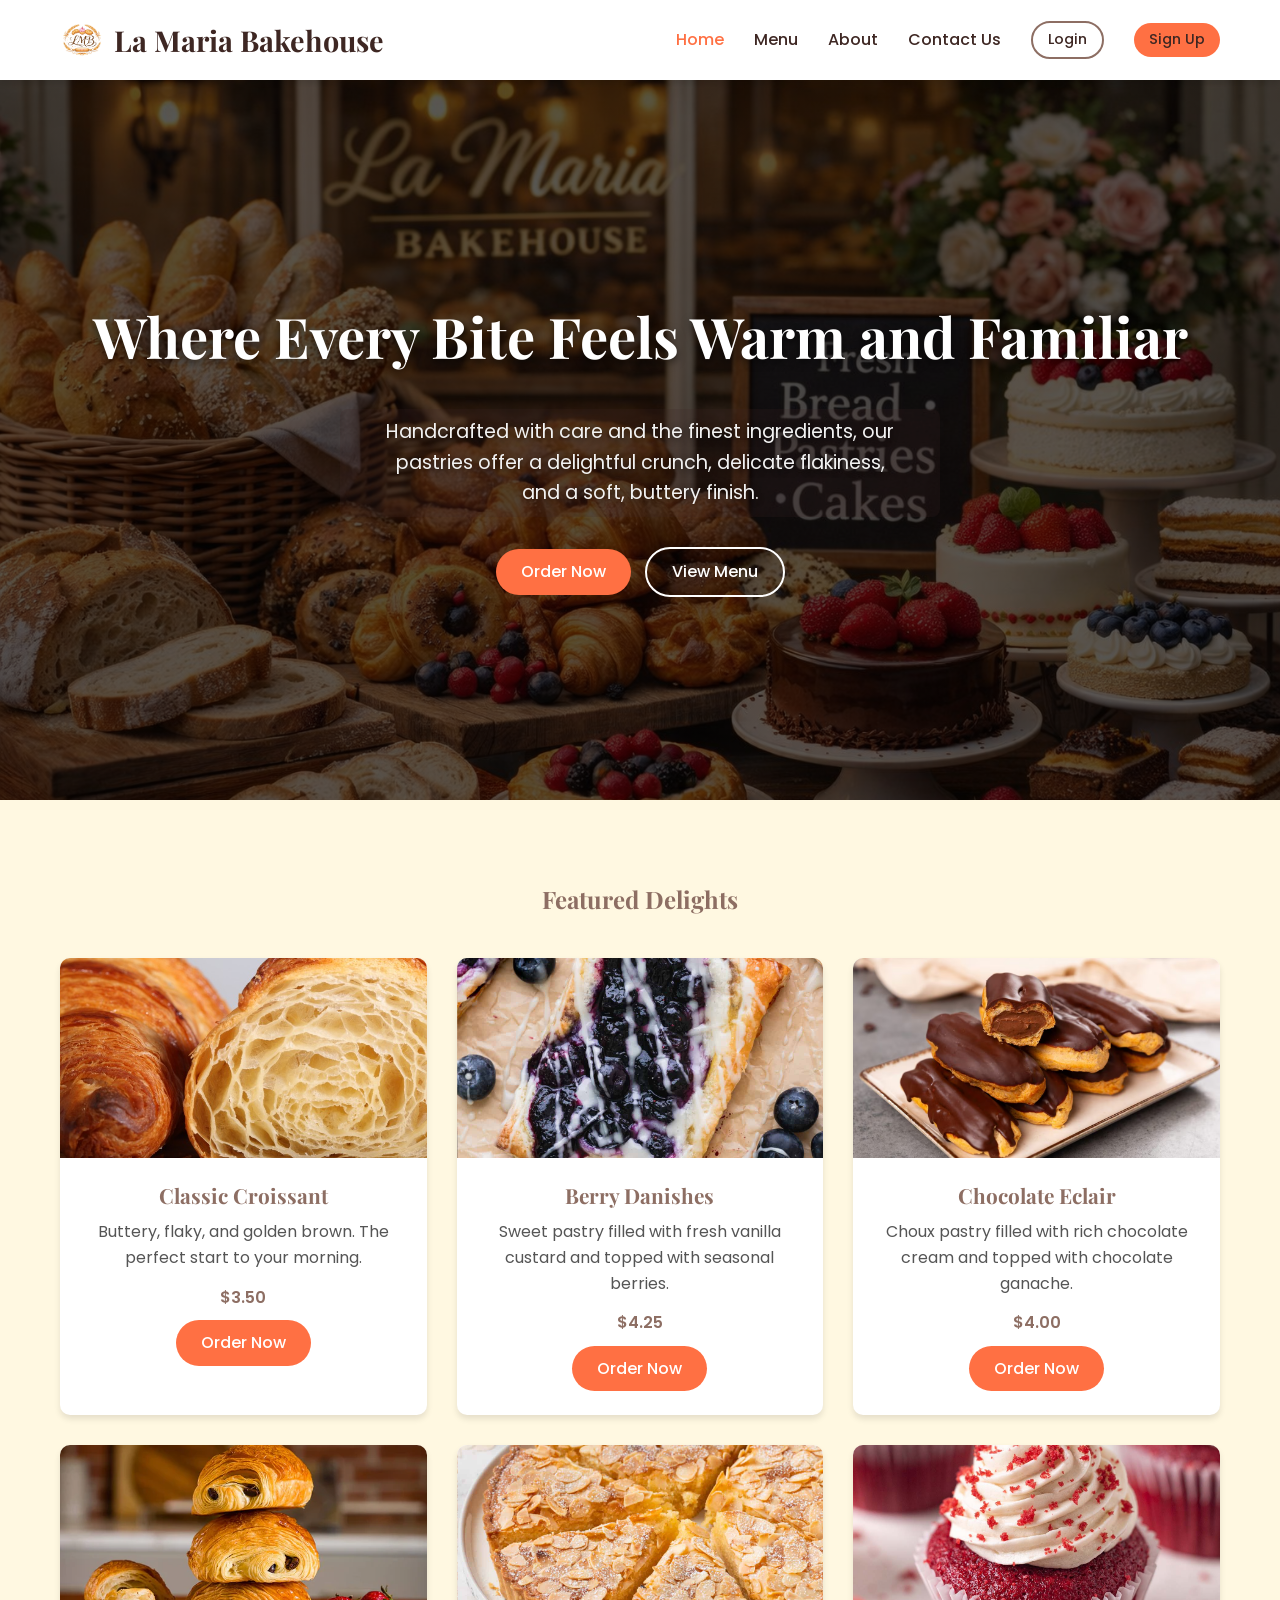
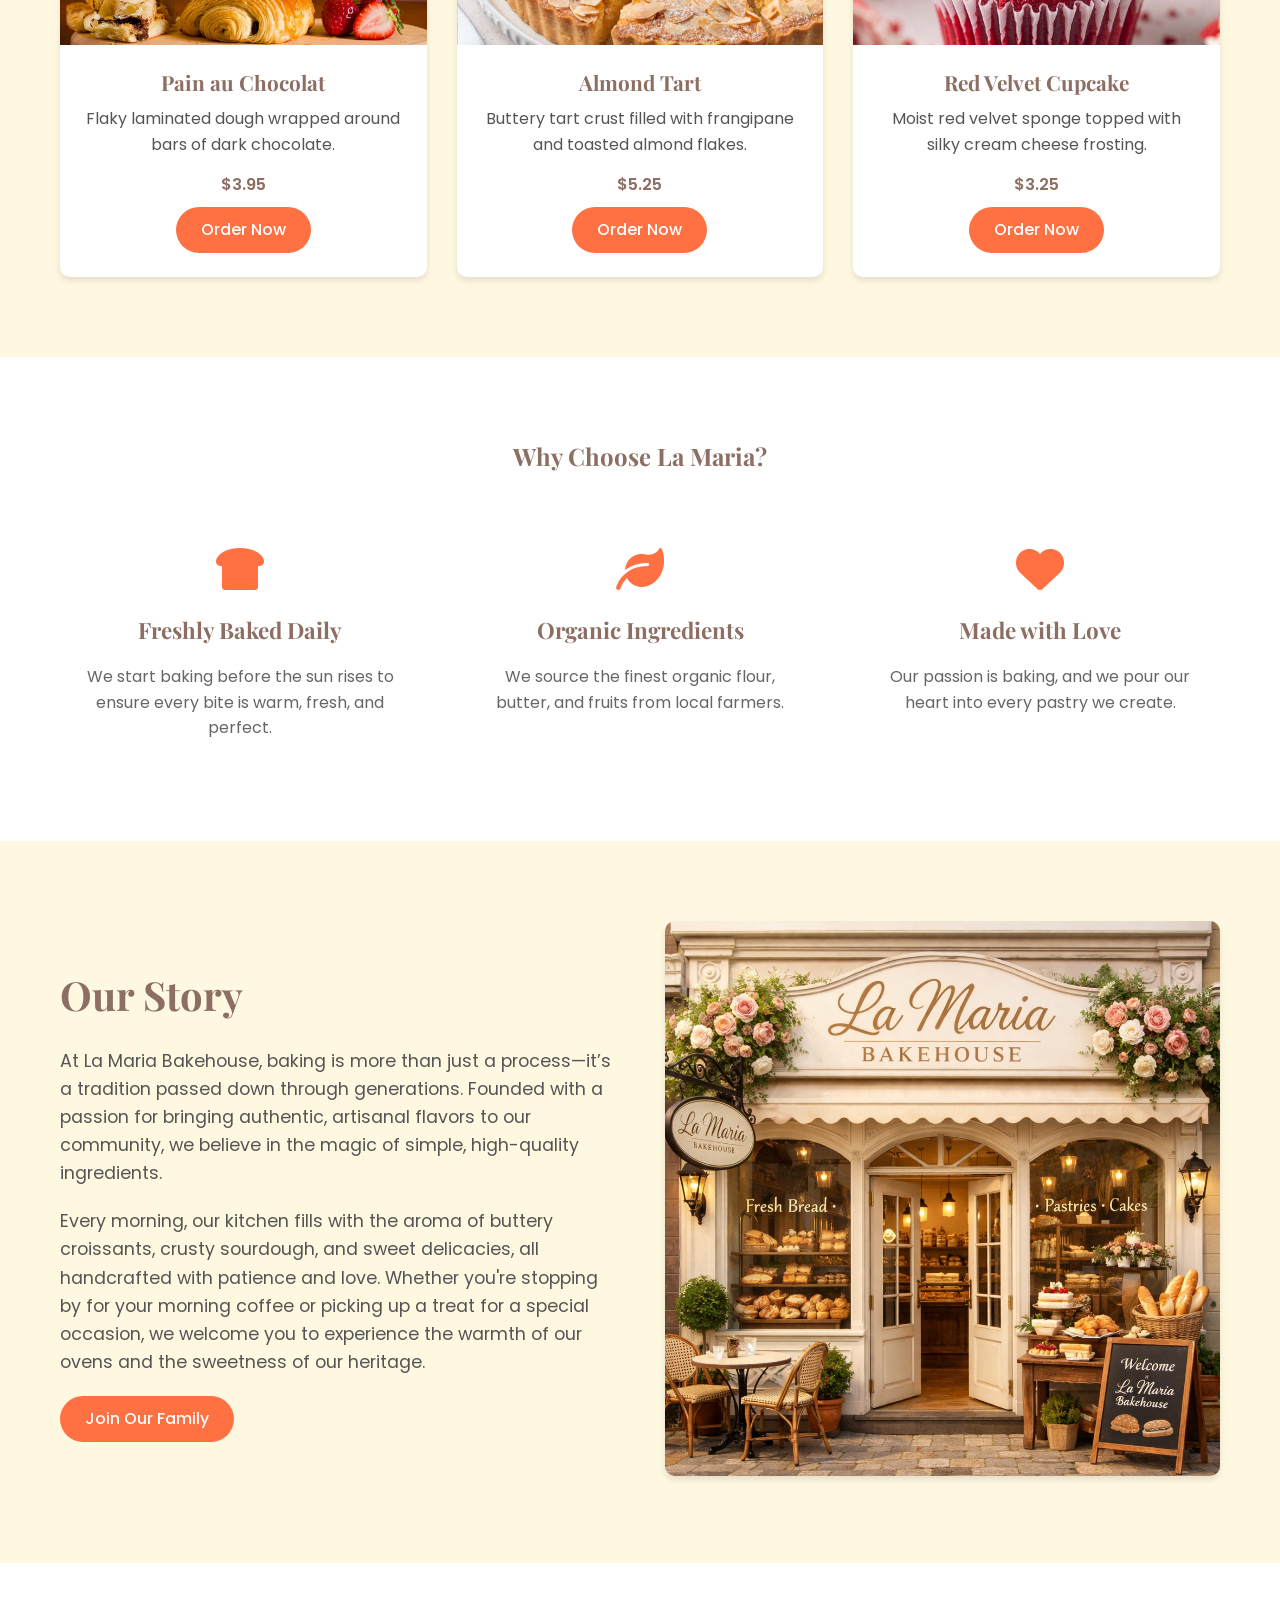
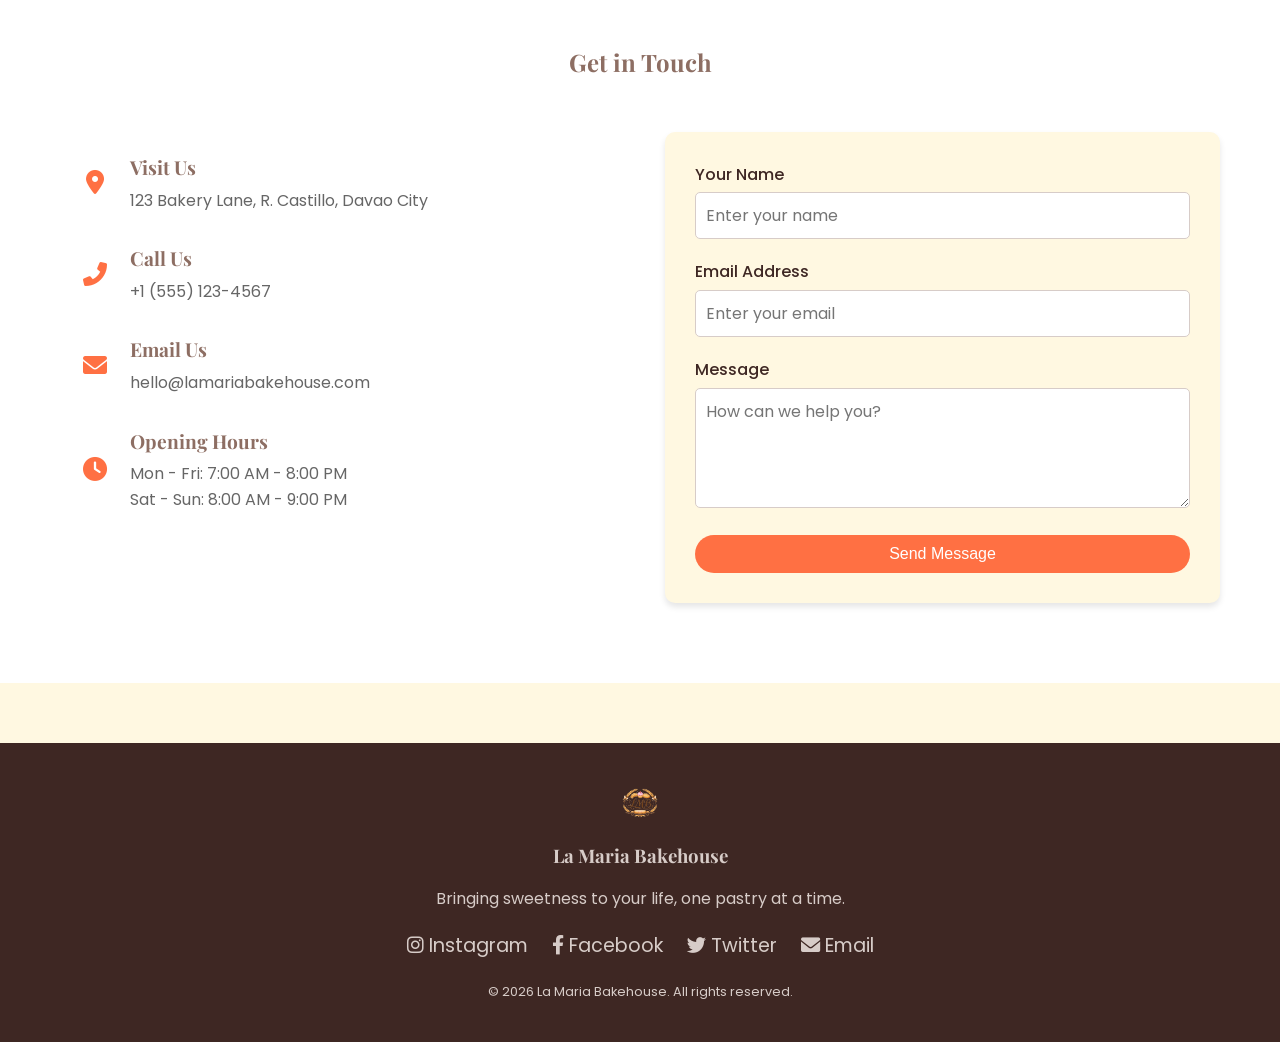
==== index.html @ e6c7df86 "Initial commit" ====
<!DOCTYPE html>
<html lang="en">
<head>
    <meta charset="UTF-8">
    <meta name="viewport" content="width=device-width, initial-scale=1.0">
    <title>La Maria Bakehouse | Artisan Pastries</title>
    <link href="https://fonts.googleapis.com/css2?family=Playfair+Display:wght@400;700&family=Poppins:wght@300;400;500;600&display=swap" rel="stylesheet">
    <link rel="stylesheet" href="https://cdnjs.cloudflare.com/ajax/libs/font-awesome/6.0.0/css/all.min.css">
    <link rel="stylesheet" href="assets/css/style.css">
</head>
<body>
    <!-- Header / Navigation -->
    <header>
        <div class="container">
            <nav>
                <a href="index.html" class="logo">
                    <img src="assets/images/logolmb.png" alt="La Maria Bakehouse logo" class="logo-img">
                    <span>La Maria Bakehouse</span>
                </a>
                <div class="nav-links">
                    <a href="index.html" class="active">Home</a>
                    <a href="#featured">Menu</a>
                    <a href="#about">About</a>
                    <a href="#contact">Contact Us</a>
                    <a href="login.html" class="btn btn-outline btn-sm">Login</a>
                    <a href="signup.html" class="btn btn-sm">Sign Up</a>
                </div>
            </nav>
        </div>
    </header>

    <!-- Hero Section -->
    <section class="hero">
        <h1>Where Every Bite Feels Warm and Familiar</h1>
        <p>Handcrafted with care and the finest ingredients, our pastries offer a delightful crunch, delicate flakiness, <br> and a soft, buttery finish.</p>
        <div class="hero-btns">
            <a href="signup.html" class="btn">Order Now</a>
            <a href="#featured" class="btn btn-outline" style="color: white; border-color: white; margin-left: 10px;">View Menu</a>
        </div>
    </section>

    <!-- Featured Pastries -->
    <section id="featured" class="featured">
        <div class="container">
            <h2>Featured Delights</h2>
            <div class="pastry-grid">
                <!-- Pastry Card 1 -->
                <div class="pastry-card">
                    <div class="pastry-img" style="background-image: url('assets/images/1.jpg');"></div>
                    <div class="pastry-info">
                        <h3>Classic Croissant</h3>
                        <p>Buttery, flaky, and golden brown. The perfect start to your morning.</p>
                        <span class="price">$3.50</span>
                        <a href="login.html" class="btn">Order Now</a>
                    </div>
                </div>
                <!-- Pastry Card 2 -->
                <div class="pastry-card">
                    <div class="pastry-img" style="background-image: url('assets/images/2..jpg');"></div>
                    <div class="pastry-info">
                        <h3>Berry Danishes</h3>
                        <p>Sweet pastry filled with fresh vanilla custard and topped with seasonal berries.</p>
                        <span class="price">$4.25</span>
                        <a href="login.html" class="btn">Order Now</a>
                    </div>
                </div>
                <!-- Pastry Card 3 -->
                <div class="pastry-card">
                    <div class="pastry-img" style="background-image: url('assets/images/3..avif');"></div>
                    <div class="pastry-info">
                        <h3>Chocolate Eclair</h3>
                        <p>Choux pastry filled with rich chocolate cream and topped with chocolate ganache.</p>
                        <span class="price">$4.00</span>
                        <a href="login.html" class="btn">Order Now</a>
                    </div>
                </div>
                <div class="pastry-card">
                    <div class="pastry-img" style="background-image: url('assets/images/4..webp');"></div>
                    <div class="pastry-info">
                        <h3>Pain au Chocolat</h3>
                        <p>Flaky laminated dough wrapped around bars of dark chocolate.</p>
                        <span class="price">$3.95</span>
                        <a href="login.html" class="btn">Order Now</a>
                    </div>
                </div>
                <div class="pastry-card">
                    <div class="pastry-img" style="background-image: url('assets/images/5.jpg');"></div>
                    <div class="pastry-info">
                        <h3>Almond Tart</h3>
                        <p>Buttery tart crust filled with frangipane and toasted almond flakes.</p>
                        <span class="price">$5.25</span>
                        <a href="login.html" class="btn">Order Now</a>
                    </div>
                </div>
                <div class="pastry-card">
                    <div class="pastry-img" style="background-image: url('assets/images/6.jpg');"></div>
                    <div class="pastry-info">
                        <h3>Red Velvet Cupcake</h3>
                        <p>Moist red velvet sponge topped with silky cream cheese frosting.</p>
                        <span class="price">$3.25</span>
                        <a href="login.html" class="btn">Order Now</a>
                    </div>
                </div>
            </div>
        </div>
    </section>

    <!-- Why Choose Us -->
    <section class="why-choose-us">
        <div class="container">
            <h2>Why Choose La Maria?</h2>
            <div class="features-grid">
                <div class="feature-card">
                    <i class="fas fa-bread-slice"></i>
                    <h3>Freshly Baked Daily</h3>
                    <p>We start baking before the sun rises to ensure every bite is warm, fresh, and perfect.</p>
                </div>
                <div class="feature-card">
                    <i class="fas fa-leaf"></i>
                    <h3>Organic Ingredients</h3>
                    <p>We source the finest organic flour, butter, and fruits from local farmers.</p>
                </div>
                <div class="feature-card">
                    <i class="fas fa-heart"></i>
                    <h3>Made with Love</h3>
                    <p>Our passion is baking, and we pour our heart into every pastry we create.</p>
                </div>
            </div>
        </div>
    </section>

    <!-- About Us Section -->
    <section id="about" class="about">
        <div class="container">
            <div class="about-content">
                <div class="about-text">
                    <h2>Our Story</h2>
                    <p>At La Maria Bakehouse, baking is more than just a process—it’s a tradition passed down through generations. Founded with a passion for bringing authentic, artisanal flavors to our community, we believe in the magic of simple, high-quality ingredients.</p>
                    <p>Every morning, our kitchen fills with the aroma of buttery croissants, crusty sourdough, and sweet delicacies, all handcrafted with patience and love. Whether you're stopping by for your morning coffee or picking up a treat for a special occasion, we welcome you to experience the warmth of our ovens and the sweetness of our heritage.</p>
                    <a href="signup.html" class="btn">Join Our Family</a>
                </div>
                <div class="about-img">
                    <img src="assets/images/La Maria.png" alt="Inside La Maria Bakehouse">
                </div>
            </div>
        </div>
    </section>

    <!-- Contact Section -->
    <section id="contact" class="contact">
        <div class="container">
            <h2>Get in Touch</h2>
            <div class="contact-container">
                <div class="contact-info">
                    <div class="contact-info-item">
                        <i class="fas fa-map-marker-alt"></i>
                        <div>
                            <h3>Visit Us</h3>
                            <p>123 Bakery Lane, R. Castillo, Davao City</p>
                        </div>
                    </div>
                    <div class="contact-info-item">
                        <i class="fas fa-phone-alt"></i>
                        <div>
                            <h3>Call Us</h3>
                            <p>+1 (555) 123-4567</p>
                        </div>
                    </div>
                    <div class="contact-info-item">
                        <i class="fas fa-envelope"></i>
                        <div>
                            <h3>Email Us</h3>
                            <p>hello@lamariabakehouse.com</p>
                        </div>
                    </div>
                    <div class="contact-info-item">
                        <i class="fas fa-clock"></i>
                        <div>
                            <h3>Opening Hours</h3>
                            <p>Mon - Fri: 7:00 AM - 8:00 PM</p>
                            <p>Sat - Sun: 8:00 AM - 9:00 PM</p>
                        </div>
                    </div>
                </div>
                <div class="contact-form">
                    <form id="contactForm" onsubmit="return handleContact(event)">
                        <div class="form-group">
                            <label for="name">Your Name</label>
                            <input type="text" id="name" name="name" placeholder="Enter your name" required>
                        </div>
                        <div class="form-group">
                            <label for="email">Email Address</label>
                            <input type="email" id="email" name="email" placeholder="Enter your email" required>
                        </div>
                        <div class="form-group">
                            <label for="message">Message</label>
                            <textarea id="message" name="message" placeholder="How can we help you?" required></textarea>
                        </div>
                        <button type="submit" class="btn" style="width: 100%;">Send Message</button>
                    </form>
                </div>
            </div>
        </div>
    </section>

    <!-- Footer -->
    <footer>
        <div class="container">
            <div class="footer-content">
                <img src="assets/images/logolmb.png" alt="La Maria Bakehouse logo" class="footer-logo">
                <h3>La Maria Bakehouse</h3>
                <p>Bringing sweetness to your life, one pastry at a time.</p>
                <div class="social-links">
                    <a href="#"><i class="fab fa-instagram"></i> Instagram</a>
                    <a href="#"><i class="fab fa-facebook-f"></i> Facebook</a>
                    <a href="#"><i class="fab fa-twitter"></i> Twitter</a>
                    <a href="mailto:hello@lamariabakehouse.com"><i class="fas fa-envelope"></i> Email</a>
                </div>
                <p style="margin-top: 20px; font-size: 0.8rem;">&copy; 2026 La Maria Bakehouse. All rights reserved.</p>
            </div>
        </div>
    </footer>

    <script src="assets/js/script.js"></script>
</body>
</html>
---- assets/css/style.css ----
:root {
    --primary-color: #8D6E63;
    --secondary-color: #D7CCC8;
    --accent-color: #FF7043;
    --accent-hover: #F4511E;
    --bg-color: #FFF8E1;
    --text-color: #3E2723;
    --white: #FFFFFF;
    --shadow: 0 4px 6px rgba(0, 0, 0, 0.1);
    --font-main: 'Poppins', sans-serif;
    --font-heading: 'Playfair Display', serif;
}

* {
    margin: 0;
    padding: 0;
    box-sizing: border-box;
}

body {
    font-family: var(--font-main);
    background-color: var(--bg-color);
    color: var(--text-color);
    line-height: 1.6;
}

h1, h2, h3, h4, h5, h6 {
    font-family: var(--font-heading);
    color: var(--primary-color);
}

a {
    text-decoration: none;
    color: inherit;
    transition: color 0.3s ease;
}

ul {
    list-style: none;
}

/* Reusable Components */
.container {
    max-width: 1200px;
    margin: 0 auto;
    padding: 0 20px;
}

.btn {
    display: inline-block;
    padding: 10px 25px;
    background-color: var(--accent-color);
    color: var(--white);
    border: none;
    border-radius: 25px;
    cursor: pointer;
    font-size: 1rem;
    font-weight: 500;
    transition: background-color 0.3s ease, transform 0.2s ease;
}

.btn:hover {
    background-color: var(--accent-hover);
    transform: translateY(-2px);
}

.btn-sm {
    padding: 5px 15px;
    font-size: 0.9rem;
}

.btn-outline {
    background-color: transparent;
    border: 2px solid var(--primary-color);
    color: var(--primary-color);
}

.btn-outline:hover {
    background-color: var(--primary-color);
    color: var(--white);
}

/* Header & Navigation */
header {
    background-color: var(--white);
    box-shadow: var(--shadow);
    position: sticky;
    top: 0;
    z-index: 1000;
}

nav {
    display: flex;
    justify-content: space-between;
    align-items: center;
    height: 80px;
}

.logo {
    display: inline-flex;
    align-items: center;
    gap: 10px;
    font-family: var(--font-heading);
    font-size: 1.8rem;
    font-weight: 700;
    color: #3e2723;
    text-decoration: none;
}

.logo-img {
    height: 44px; /* desktop size */
    width: auto;
    display: block;
}

/* Mobile logo size */
@media (max-width: 768px) {
    .logo-img { height: 32px; }
}

.nav-links {
    display: flex;
    gap: 30px;
    align-items: center;
}

.nav-links a {
    font-weight: 500;
    color: var(--text-color);
}

.nav-links a:hover, .nav-links a.active {
    color: var(--accent-color);
}

/* Footer */
footer {
    background-color: var(--text-color);
    color: var(--secondary-color);
    padding: 40px 0;
    margin-top: 60px;
    text-align: center;
}

.footer-content h3 {
    color: var(--secondary-color);
    margin-bottom: 15px;
}

.footer-logo {
    height: 40px;
    width: auto;
    display: inline-block;
    margin-bottom: 10px;
}

.social-links {
    margin-top: 20px;
}

.social-links a {
    margin: 0 10px;
    font-size: 1.2rem;
    color: var(--secondary-color);
    text-decoration: none;
    transition: color 0.2s ease, text-decoration-color 0.2s ease, outline-color 0.2s ease;
}

.social-links a:hover,
.social-links a:focus {
    color: var(--accent-color);
    text-decoration: underline;
    outline: 2px solid var(--accent-color);
    outline-offset: 2px;
}

/* Forms (Login/Signup) */
.auth-container {
    min-height: calc(100vh - 80px - 200px); /* Adjust based on header/footer */
    display: flex;
    justify-content: center;
    align-items: center;
    padding: 40px 0;
}

.auth-box {
    background-color: var(--white);
    padding: 40px;
    border-radius: 10px;
    box-shadow: var(--shadow);
    width: 100%;
    max-width: 400px;
    text-align: center;
}

.auth-box h2 {
    margin-bottom: 10px;
    color: var(--primary-color);
}

.welcome-message {
    font-size: 0.95rem;
    color: #666;
    margin-bottom: 25px;
    font-style: italic;
}

.form-group {
    margin-bottom: 20px;
    text-align: left;
}

.form-group label {
    display: block;
    margin-bottom: 5px;
    font-weight: 500;
}

.form-group input,
.form-group select,
.form-group textarea {
    width: 100%;
    padding: 10px;
    border: 1px solid var(--secondary-color);
    border-radius: 5px;
    font-family: var(--font-main);
    font-size: 1rem;
    background-color: var(--white);
}

.form-group textarea {
    resize: vertical;
    min-height: 120px;
}

.form-group input:focus,
.form-group select:focus,
.form-group textarea:focus {
    outline: none;
    border-color: var(--primary-color);
}

.checkbox-group {
    display: flex;
    align-items: flex-start;
    margin-bottom: 10px;
}

.checkbox-group input {
    width: auto;
    margin-right: 10px;
    margin-top: 5px;
}

.checkbox-group label {
    display: inline;
    font-weight: 400;
    font-size: 0.9rem;
}

.checkbox-group a {
    color: var(--accent-color);
    text-decoration: none;
}

.checkbox-group a:hover {
    text-decoration: underline;
}

.form-footer {
    margin-top: 20px;
    font-size: 0.9rem;
}

.form-footer a {
    color: var(--accent-color);
    font-weight: 600;
}

/* Landing Page Specifics */
.hero {
    background-image: linear-gradient(rgba(0,0,0,0.65), rgba(0,0,0,0.65)), url('../images/bake.png');
    background-size: cover;
    background-position: center;
    height: 80vh;
    display: flex;
    flex-direction: column;
    justify-content: center;
    align-items: center;
    text-align: center;
    color: var(--white);
    padding: 0 20px;
}

.hero h1 {
    color: var(--white);
    font-size: 3.5rem;
    margin-bottom: 20px;
    text-shadow: 0 3px 8px rgba(0,0,0,0.6);
    display: inline-block;
    padding: 8px 16px;
    border-radius: 8px;
  
}

.hero p {
    font-size: 1.2rem;
    margin-bottom: 30px;
    max-width: 600px;
    line-height: 1.6;
    color: #f2f2f2;
    text-shadow: 0 2px 6px rgba(0,0,0,0.5);
    display: inline-block;
    padding: 8px 16px;
    border-radius: 8px;
    background-color: rgba(62,39,35,0.2);
}

.featured {
    padding: 80px 0;
    text-align: center;
}

.featured h2 {
    margin-bottom: 40px;
}

.pastry-grid {
    display: grid;
    grid-template-columns: repeat(auto-fit, minmax(300px, 1fr));
    gap: 30px;
}

.pastry-card {
    background-color: var(--white);
    border-radius: 10px;
    overflow: hidden;
    box-shadow: var(--shadow);
    transition: transform 0.3s ease;
    display: flex;
    flex-direction: column;
}

.pastry-card:hover {
    transform: translateY(-5px);
}

.pastry-img {
    height: 200px;
    background-color: #ddd;
    background-size: cover;
    background-position: center;
}

.pastry-info {
    padding: 24px;
    text-align: center;
    display: flex;
    flex-direction: column;
    align-items: center;
    gap: 10px;
    flex: 1;
}

.pastry-info h3 {
    font-size: 1.3rem;
    line-height: 1.3;
    margin: 0;
}

.pastry-info p {
    color: #555;
    font-size: 1rem;
    line-height: 1.6;
    margin: 0;
    max-width: 38ch;
}

.pastry-info .price {
    display: block;
    margin-top: 4px;
    font-weight: 600;
    color: var(--primary-color);
}

/* Why Choose Us Section */
.why-choose-us {
    padding: 80px 0;
    text-align: center;
    background-color: var(--white);
}

.why-choose-us h2 {
    margin-bottom: 50px;
}

.features-grid {
    display: grid;
    grid-template-columns: repeat(auto-fit, minmax(250px, 1fr));
    gap: 40px;
}

.feature-card {
    padding: 20px;
    transition: transform 0.3s ease;
}

.feature-card:hover {
    transform: translateY(-5px);
}

.feature-card i {
    font-size: 3rem;
    color: var(--accent-color);
    margin-bottom: 20px;
}

.feature-card h3 {
    margin-bottom: 15px;
    font-size: 1.4rem;
}

.feature-card p {
    color: #666;
    font-size: 1rem;
}

/* About Us Section */
.about {
    padding: 80px 0;
    background-color: var(--bg-color);
}

.about-content {
    display: flex;
    align-items: center;
    gap: 50px;
    flex-wrap: wrap;
}

.about-text {
    flex: 1;
    min-width: 300px;
}

.about-text h2 {
    margin-bottom: 20px;
    font-size: 2.5rem;
}

.about-text p {
    margin-bottom: 20px;
    color: #555;
    font-size: 1.1rem;
}

.about-img {
    flex: 1;
    min-width: 300px;
}

.about-img img {
    width: 100%;
    border-radius: 10px;
    box-shadow: var(--shadow);
}

/* Contact Section */
.contact {
    padding: 80px 0;
    background-color: var(--white);
}

.contact h2 {
    text-align: center;
    margin-bottom: 50px;
}

.contact-container {
    display: grid;
    grid-template-columns: 1fr 1fr;
    gap: 50px;
}

.contact-info {
    padding: 20px;
}

.contact-info-item {
    display: flex;
    align-items: center;
    margin-bottom: 30px;
}

.contact-info-item i {
    font-size: 1.5rem;
    color: var(--accent-color);
    margin-right: 20px;
    width: 30px;
    text-align: center;
}

.contact-info-item h3 {
    font-size: 1.2rem;
    margin-bottom: 5px;
}

.contact-info-item p {
    color: #666;
}

.contact-form {
    background-color: var(--bg-color);
    padding: 30px;
    border-radius: 10px;
    box-shadow: var(--shadow);
}

@media (max-width: 768px) {
    .contact-container {
        grid-template-columns: 1fr;
    }
    
    .nav-links {
        display: none; /* Mobile nav would need JS toggle implementation */
    }
}
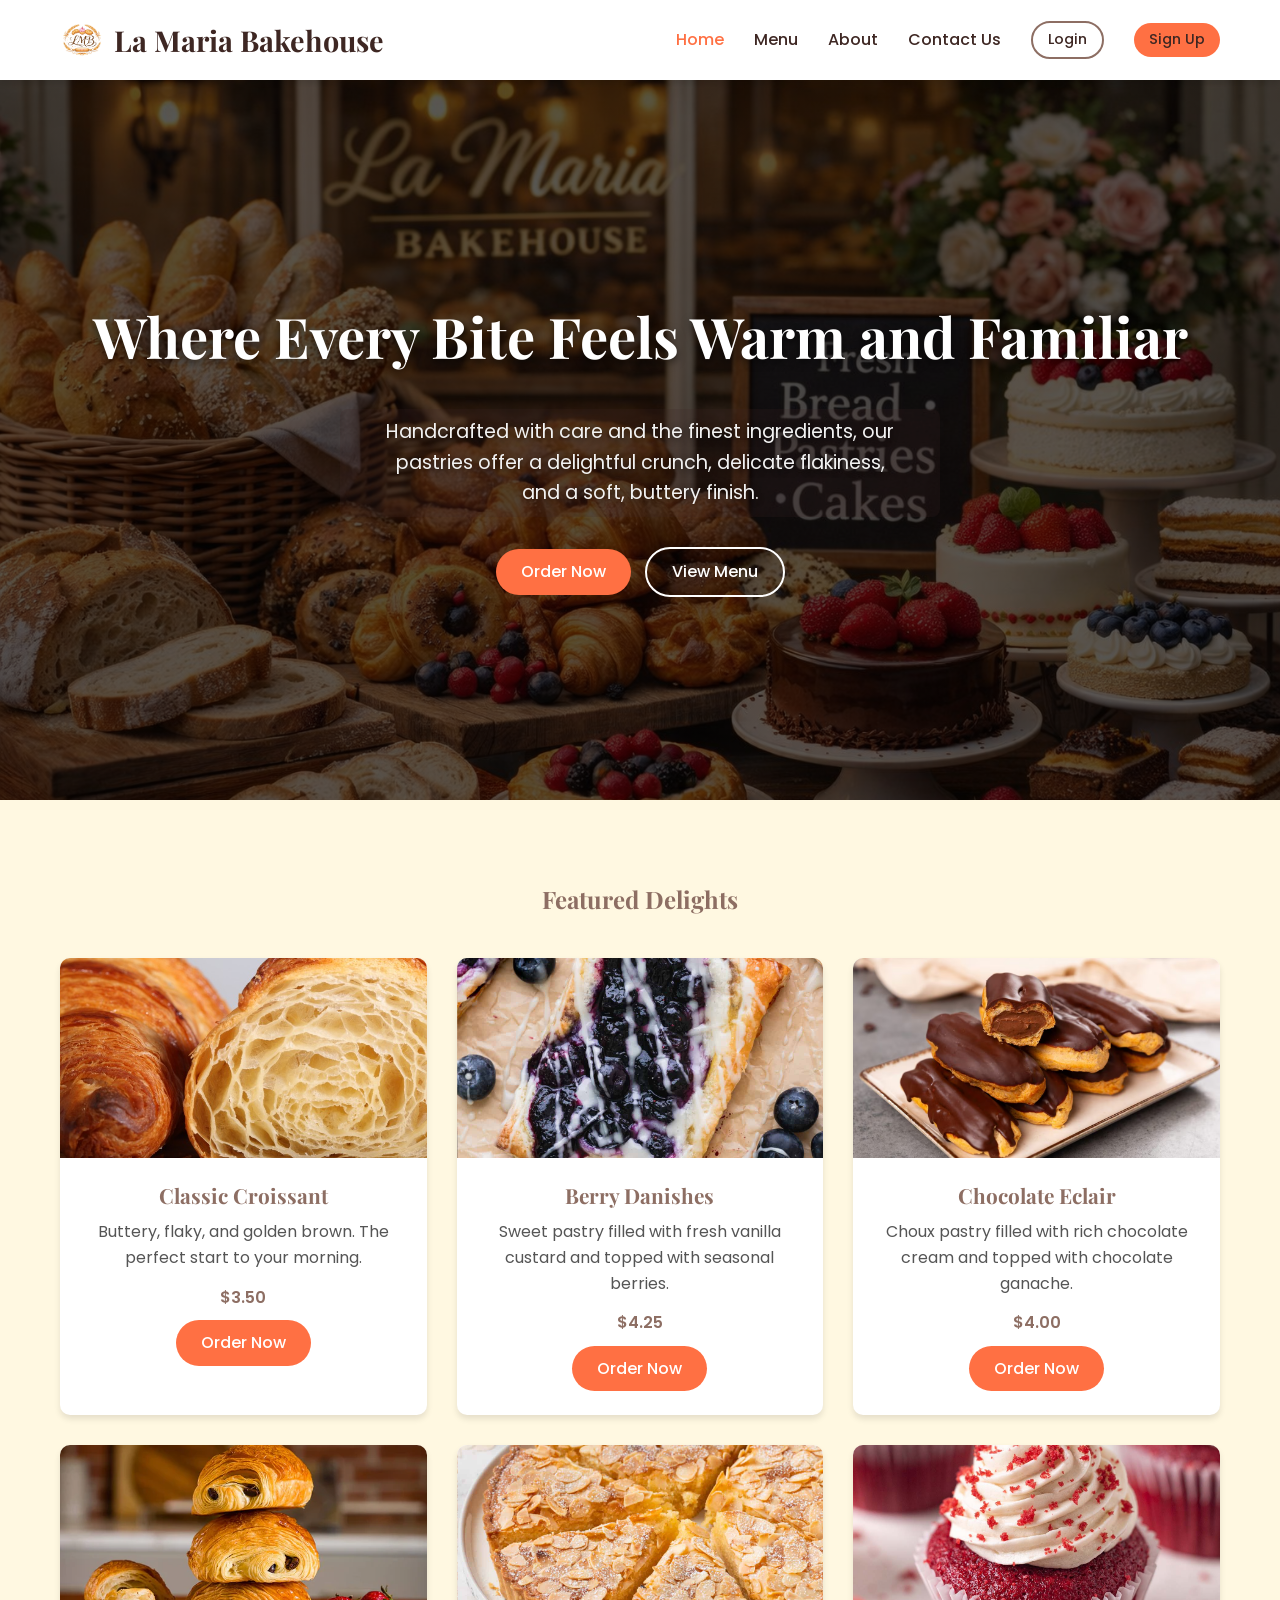
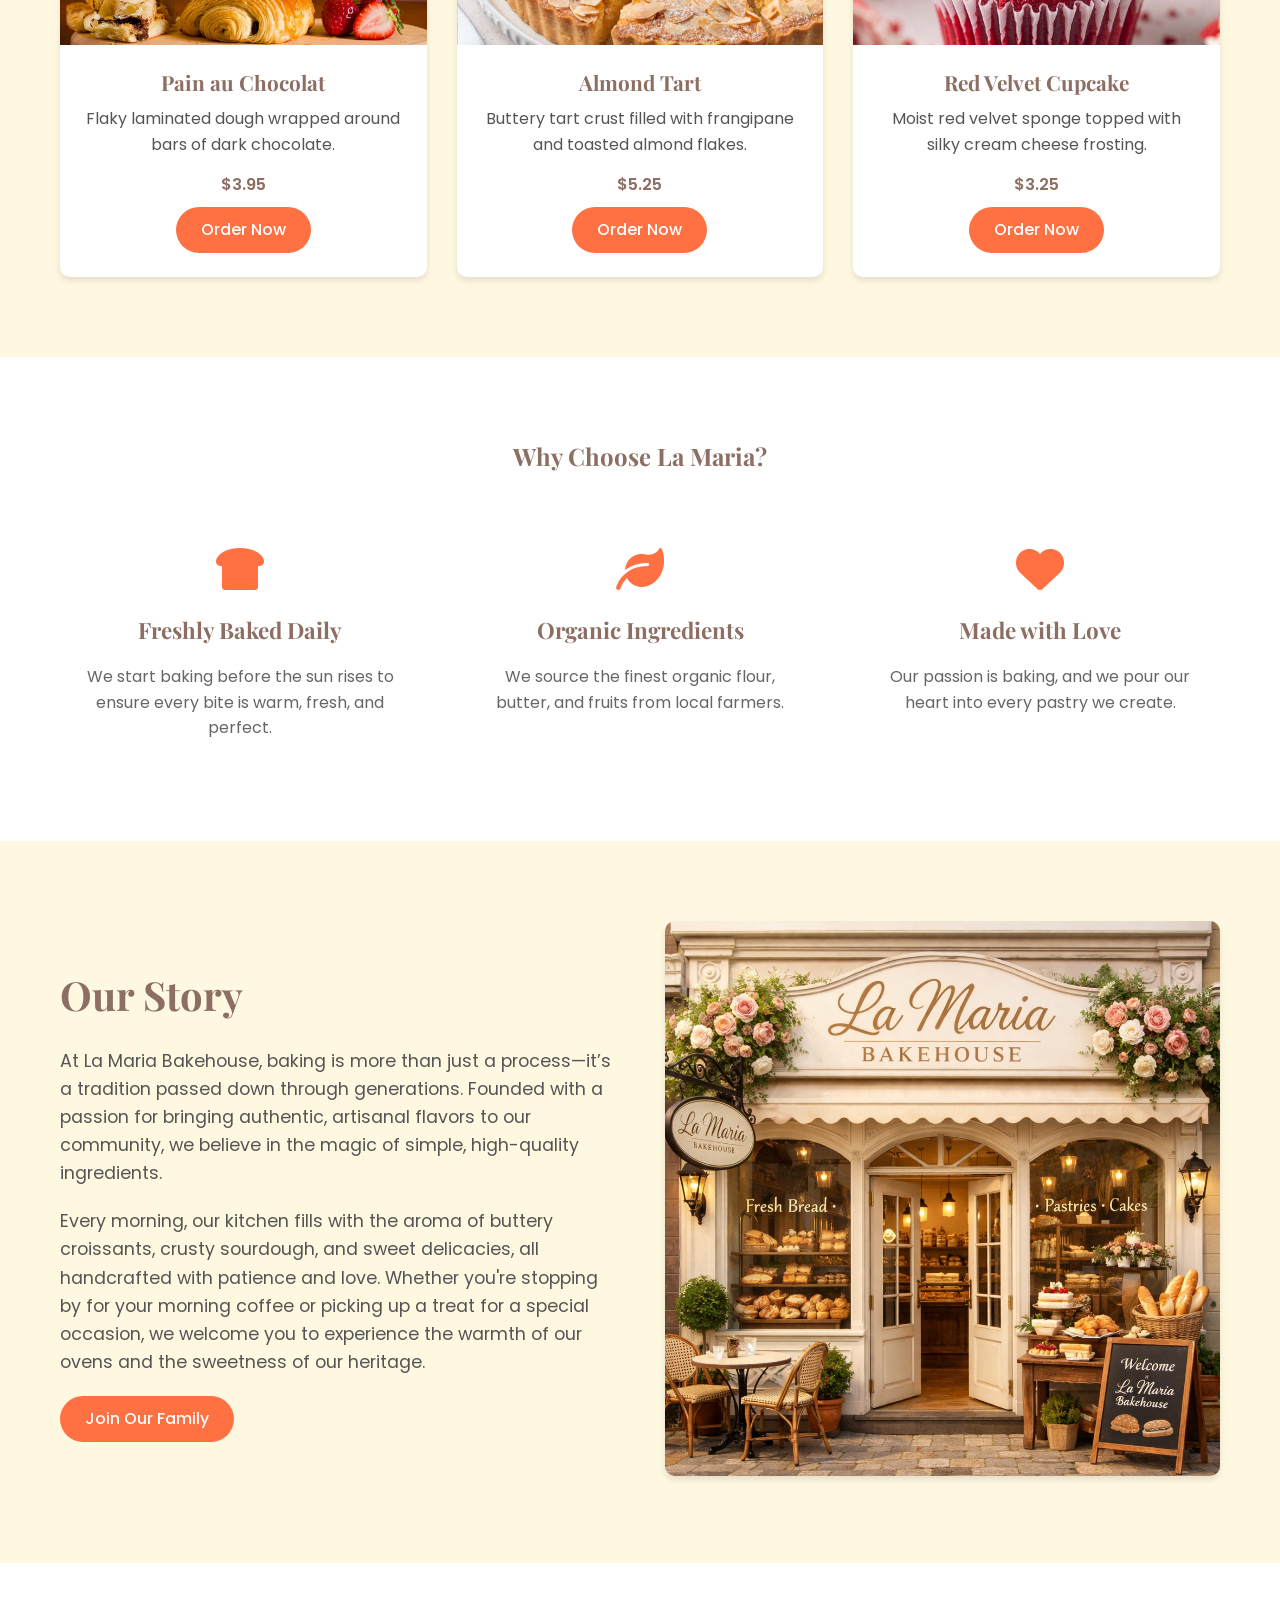
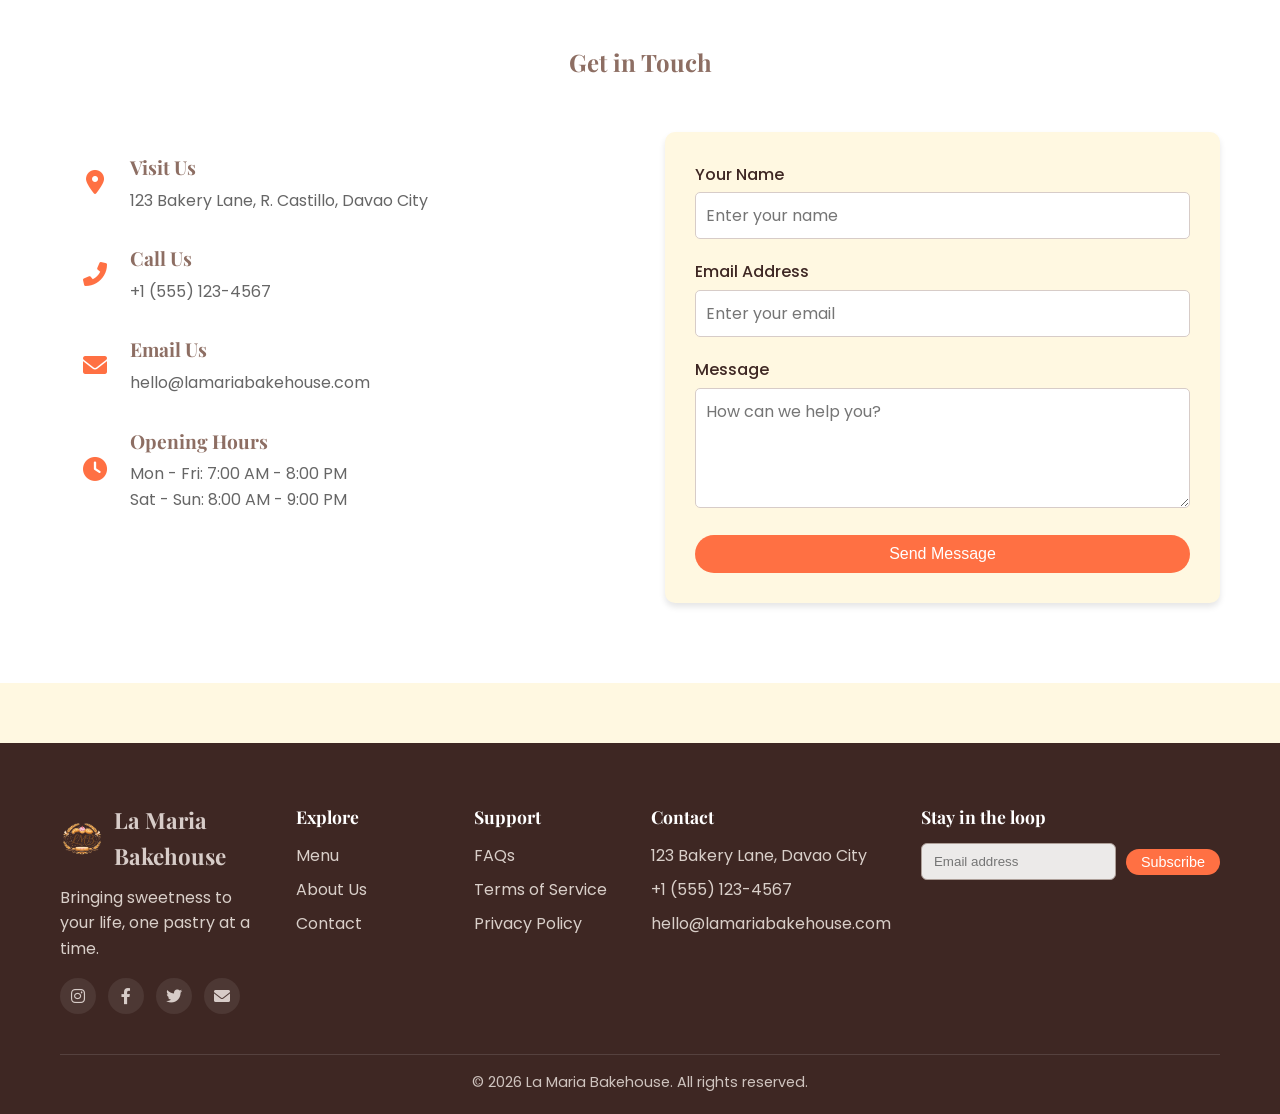
==== commit 5fe74515: "2nd" ====
--- a/index.html
+++ b/index.html
@@ -203,20 +203,56 @@
         </div>
     </section>
 
-    <!-- Footer -->
-    <footer>
-        <div class="container">
-            <div class="footer-content">
-                <img src="assets/images/logolmb.png" alt="La Maria Bakehouse logo" class="footer-logo">
-                <h3>La Maria Bakehouse</h3>
-                <p>Bringing sweetness to your life, one pastry at a time.</p>
-                <div class="social-links">
-                    <a href="#"><i class="fab fa-instagram"></i> Instagram</a>
-                    <a href="#"><i class="fab fa-facebook-f"></i> Facebook</a>
-                    <a href="#"><i class="fab fa-twitter"></i> Twitter</a>
-                    <a href="mailto:hello@lamariabakehouse.com"><i class="fas fa-envelope"></i> Email</a>
-                </div>
-                <p style="margin-top: 20px; font-size: 0.8rem;">&copy; 2026 La Maria Bakehouse. All rights reserved.</p>
+    <footer class="site-footer">
+        <div class="container">
+            <div class="footer-grid">
+                <div class="footer-brand">
+                    <a href="index.html" class="logo">
+                        <img src="assets/images/logolmb.png" alt="La Maria Bakehouse logo" class="logo-img">
+                        <span>La Maria Bakehouse</span>
+                    </a>
+                    <p>Bringing sweetness to your life, one pastry at a time.</p>
+                    <div class="social-icons">
+                        <a href="#" aria-label="Instagram"><i class="fab fa-instagram"></i></a>
+                        <a href="#" aria-label="Facebook"><i class="fab fa-facebook-f"></i></a>
+                        <a href="#" aria-label="Twitter"><i class="fab fa-twitter"></i></a>
+                        <a href="mailto:hello@lamariabakehouse.com" aria-label="Email"><i class="fas fa-envelope"></i></a>
+                    </div>
+                </div>
+                <div class="footer-column">
+                    <h4>Explore</h4>
+                    <ul>
+                        <li><a href="#featured">Menu</a></li>
+                        <li><a href="#about">About Us</a></li>
+                        <li><a href="#contact">Contact</a></li>
+                    </ul>
+                </div>
+                <div class="footer-column">
+                    <h4>Support</h4>
+                    <ul>
+                        <li><a href="#">FAQs</a></li>
+                        <li><a href="#">Terms of Service</a></li>
+                        <li><a href="#">Privacy Policy</a></li>
+                    </ul>
+                </div>
+                <div class="footer-column">
+                    <h4>Contact</h4>
+                    <ul>
+                        <li>123 Bakery Lane, Davao City</li>
+                        <li>+1 (555) 123-4567</li>
+                        <li><a href="mailto:hello@lamariabakehouse.com">hello@lamariabakehouse.com</a></li>
+                    </ul>
+                </div>
+                <div class="footer-column newsletter">
+                    <h4>Stay in the loop</h4>
+                    <form id="newsletterForm" onsubmit="return handleNewsletter(event)">
+                        <input type="email" id="newsletterEmail" placeholder="Email address" required>
+                        <button type="submit" class="btn btn-sm">Subscribe</button>
+                    </form>
+                </div>
+            </div>
+            <div class="footer-bottom">
+                <p>&copy; 2026 La Maria Bakehouse. All rights reserved.</p>
             </div>
         </div>
     </footer>
--- a/assets/css/style.css
+++ b/assets/css/style.css
@@ -134,44 +134,97 @@
 }
 
 /* Footer */
-footer {
+.site-footer {
     background-color: var(--text-color);
     color: var(--secondary-color);
-    padding: 40px 0;
     margin-top: 60px;
-    text-align: center;
-}
-
-.footer-content h3 {
+    padding: 60px 0 20px;
+}
+
+.footer-grid {
+    display: grid;
+    grid-template-columns: 1.4fr 1fr 1fr 1fr 1.4fr;
+    gap: 30px;
+    align-items: start;
+}
+
+.footer-brand .logo {
     color: var(--secondary-color);
-    margin-bottom: 15px;
-}
-
-.footer-logo {
-    height: 40px;
-    width: auto;
-    display: inline-block;
-    margin-bottom: 10px;
-}
-
-.social-links {
-    margin-top: 20px;
-}
-
-.social-links a {
-    margin: 0 10px;
-    font-size: 1.2rem;
+    font-size: 1.4rem;
+}
+
+.footer-brand p {
+    margin-top: 10px;
+    color: #d9cfc9;
+    max-width: 36ch;
+}
+
+.social-icons {
+    display: flex;
+    gap: 12px;
+    margin-top: 16px;
+}
+
+.social-icons a {
+    width: 36px;
+    height: 36px;
+    border-radius: 50%;
+    display: inline-flex;
+    align-items: center;
+    justify-content: center;
+    background-color: rgba(255,255,255,0.08);
     color: var(--secondary-color);
-    text-decoration: none;
-    transition: color 0.2s ease, text-decoration-color 0.2s ease, outline-color 0.2s ease;
-}
-
-.social-links a:hover,
-.social-links a:focus {
+    transition: background-color 0.2s ease, transform 0.2s ease, color 0.2s ease;
+}
+
+.social-icons a:hover {
+    background-color: var(--accent-color);
+    color: var(--white);
+    transform: translateY(-2px);
+}
+
+.footer-column h4 {
+    color: var(--white);
+    margin-bottom: 12px;
+    font-family: var(--font-heading);
+    font-size: 1.1rem;
+}
+
+.footer-column ul li {
+    margin-bottom: 8px;
+    color: #d9cfc9;
+}
+
+.footer-column a {
+    color: #d9cfc9;
+}
+
+.footer-column a:hover {
     color: var(--accent-color);
-    text-decoration: underline;
-    outline: 2px solid var(--accent-color);
-    outline-offset: 2px;
+}
+
+.newsletter form {
+    display: flex;
+    gap: 10px;
+    align-items: center;
+}
+
+.newsletter input[type="email"] {
+    flex: 1;
+    padding: 10px 12px;
+    border-radius: 6px;
+    border: 1px solid #ad9f99;
+    background-color: rgba(255,255,255,0.9);
+    color: var(--text-color);
+}
+
+.footer-bottom {
+    margin-top: 40px;
+    border-top: 1px solid rgba(255,255,255,0.12);
+    padding-top: 16px;
+    text-align: center;
+    font-size: 0.9rem;
+    color: #cfc4bf;
 }
 
 /* Forms (Login/Signup) */
@@ -524,4 +577,13 @@
     .nav-links {
         display: none; /* Mobile nav would need JS toggle implementation */
     }
-}
+
+    .footer-grid {
+        grid-template-columns: 1fr;
+    }
+
+    .newsletter form {
+        flex-direction: column;
+        align-items: stretch;
+    }
+}
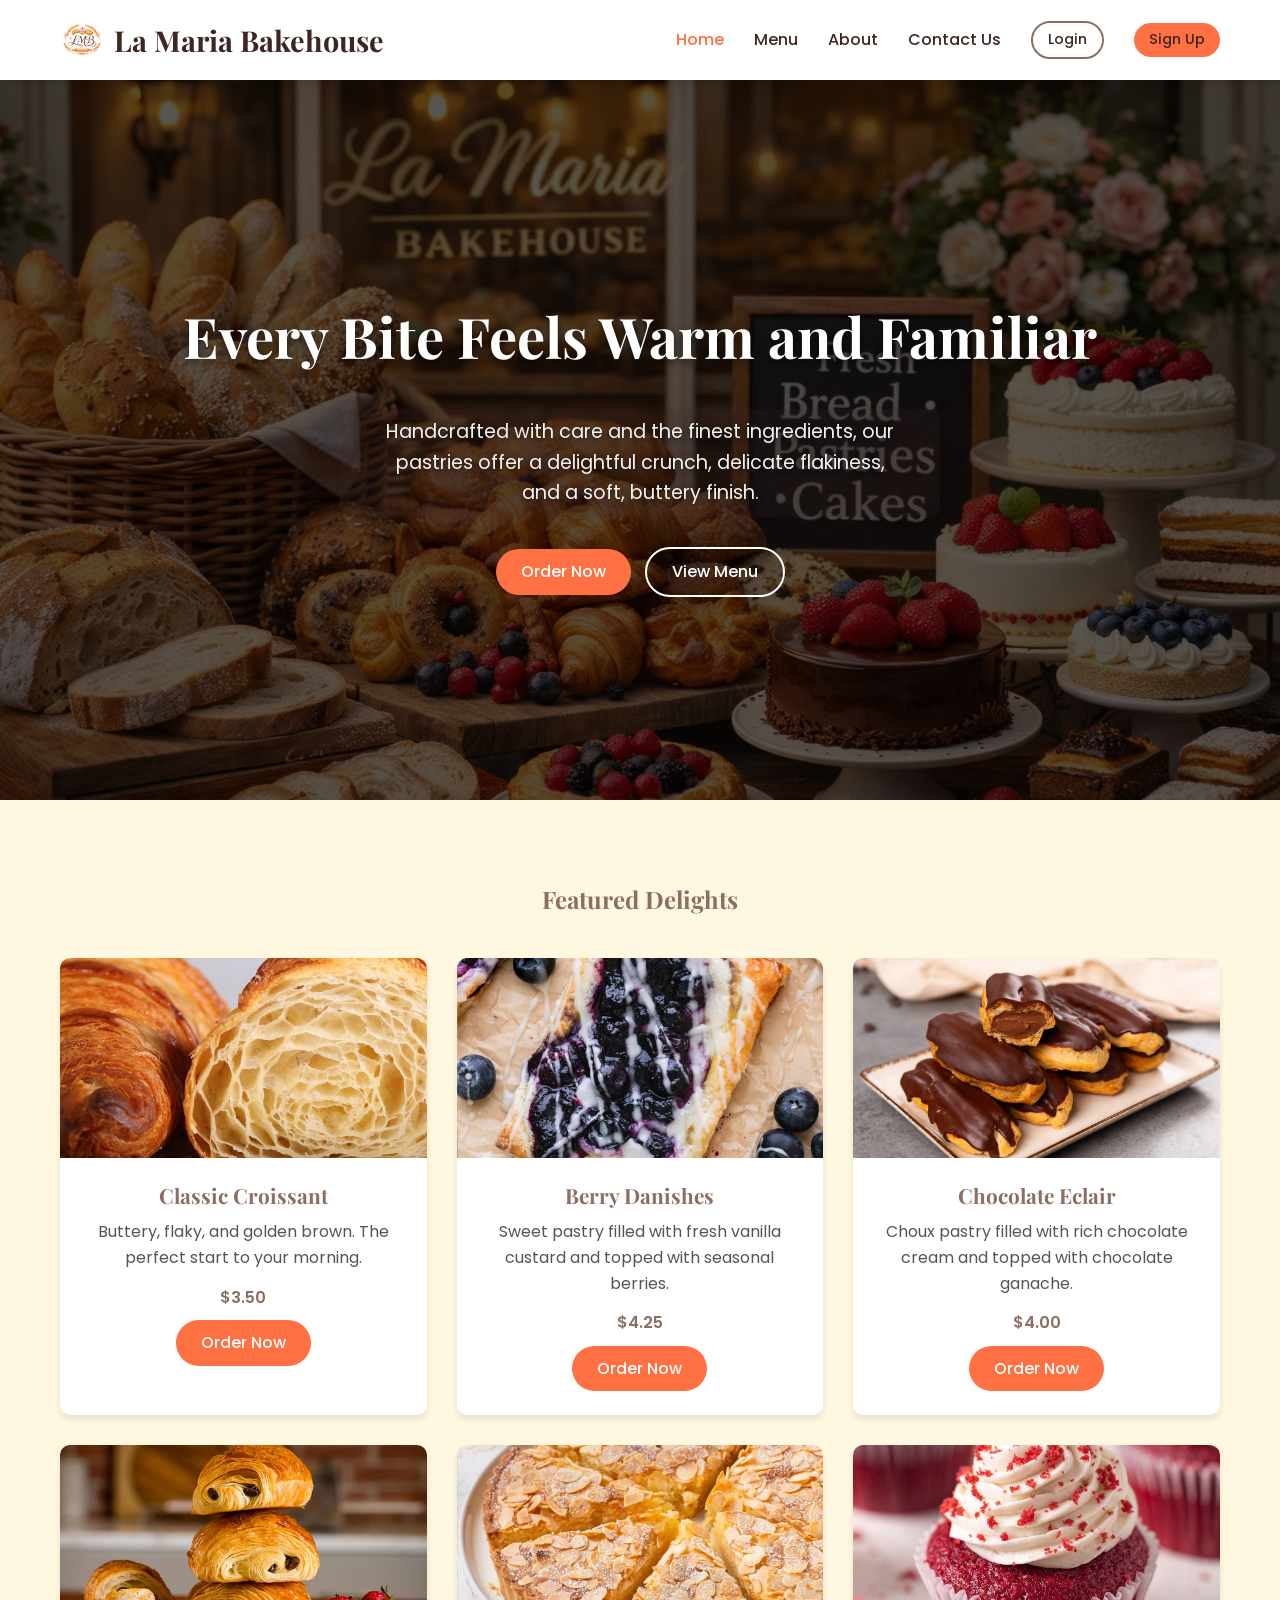
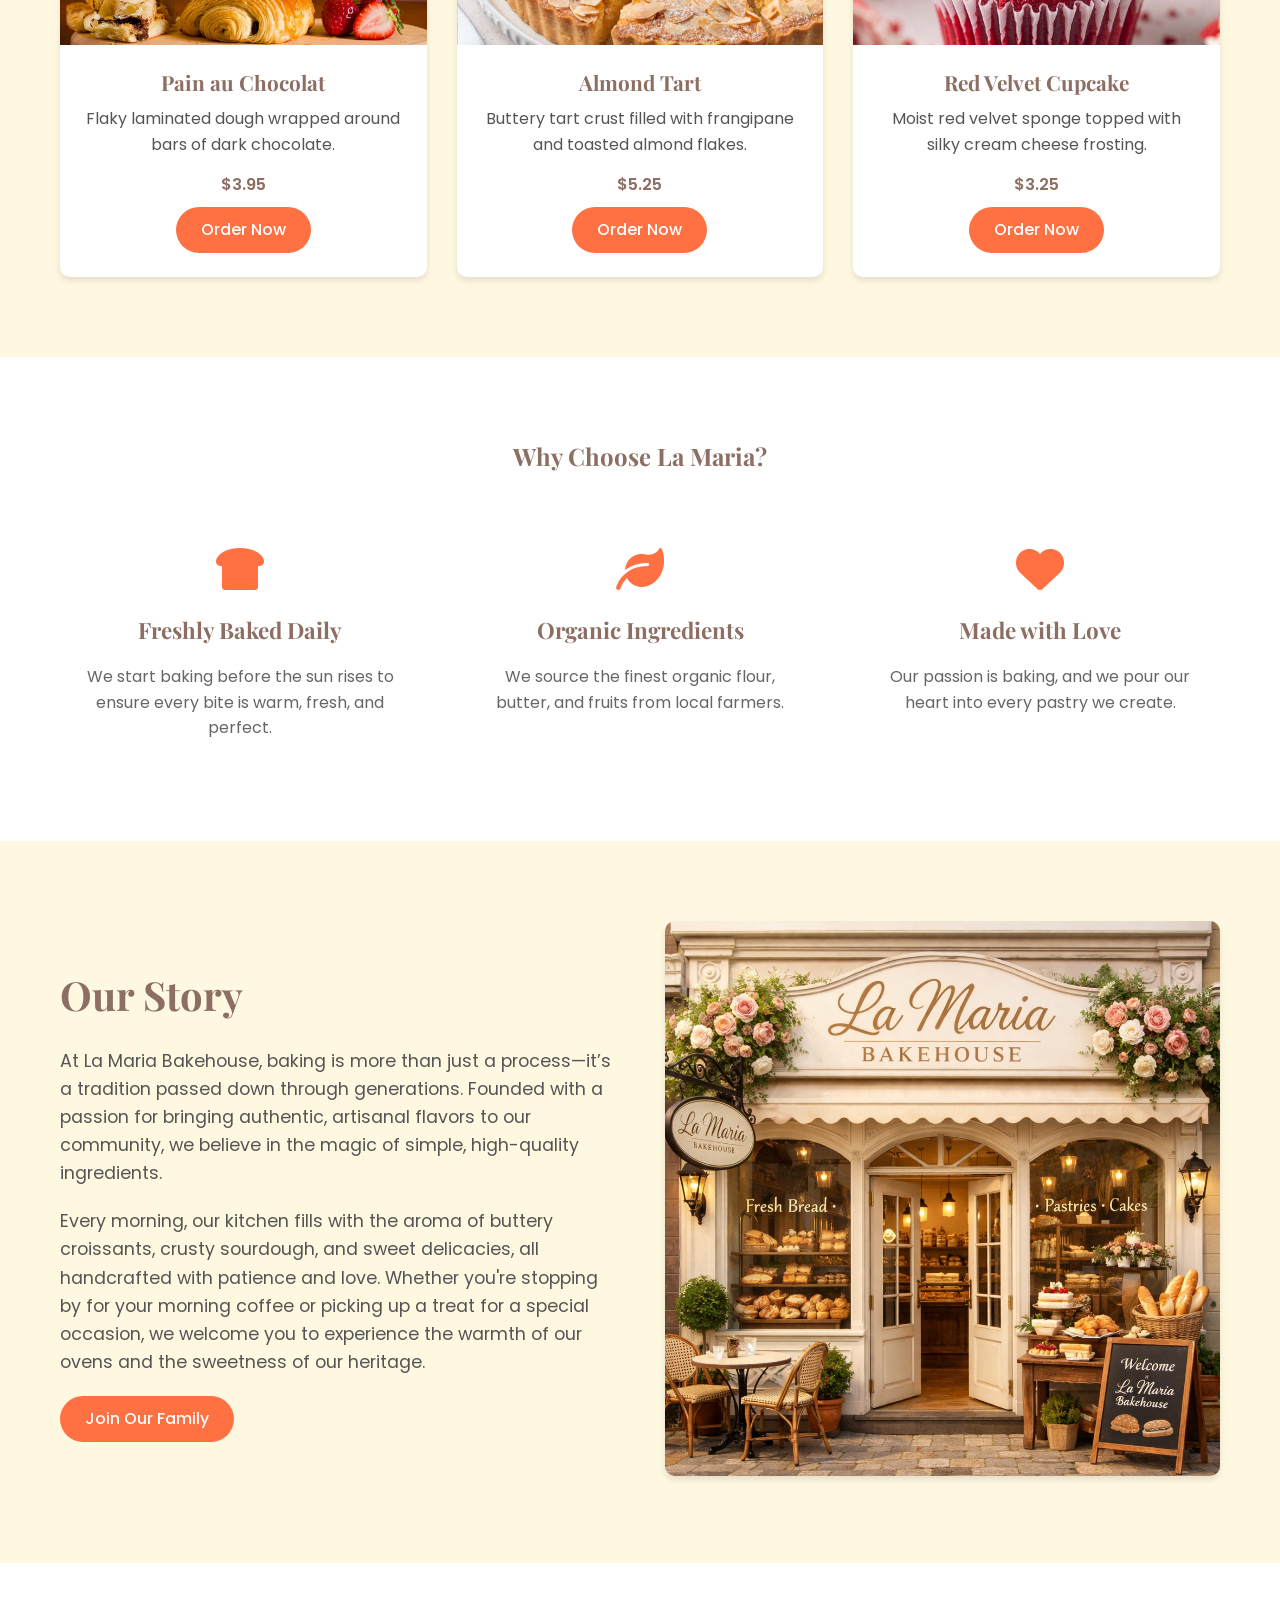
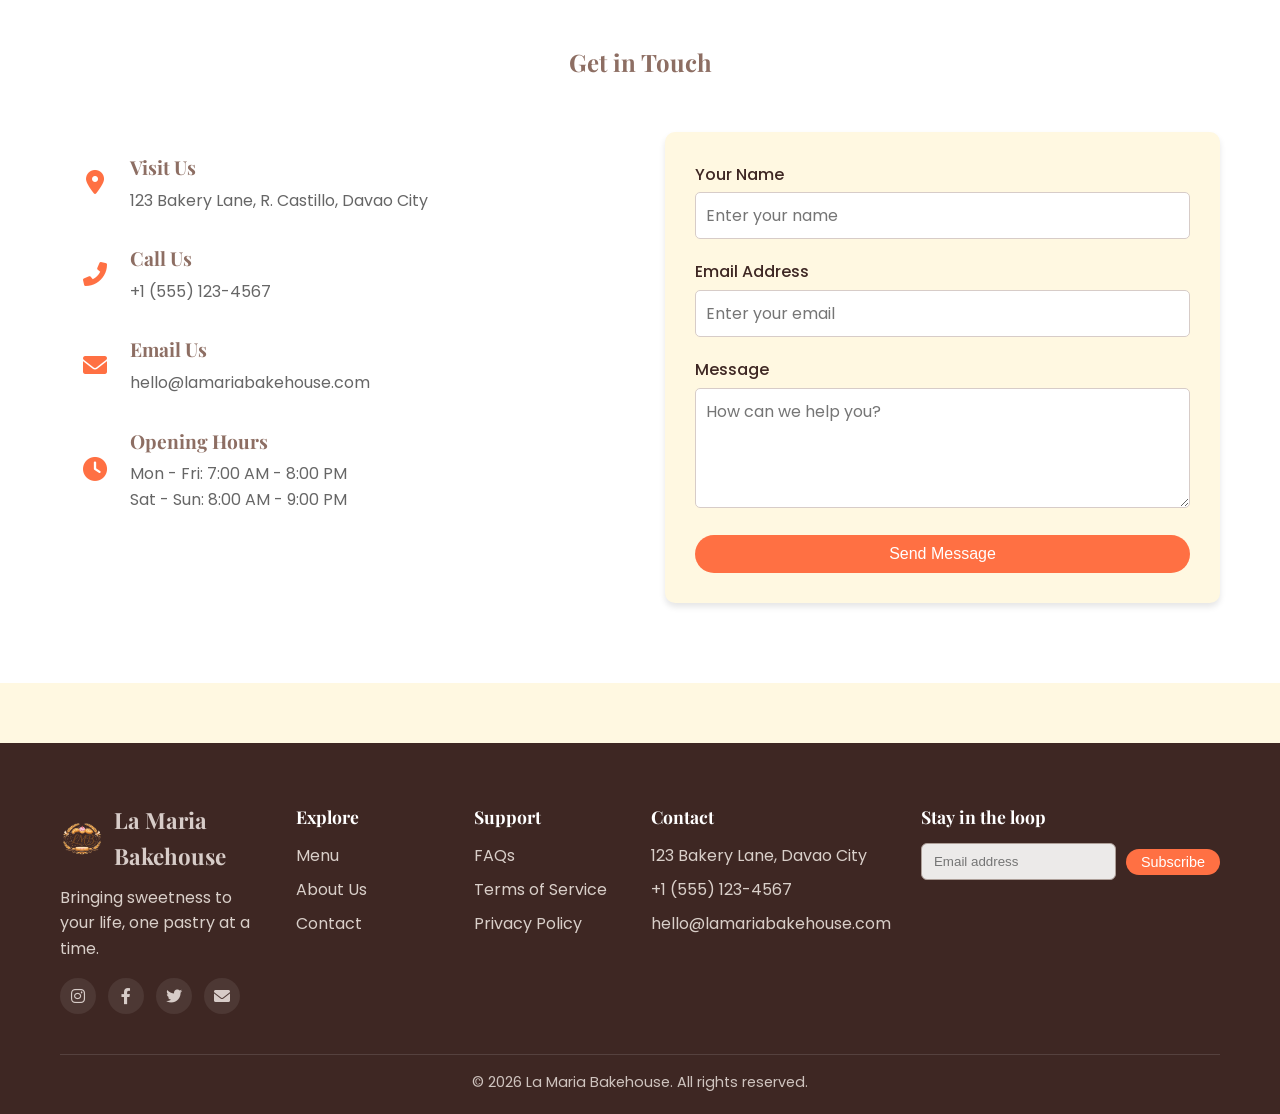
==== commit 398a346a: "3" ====
--- a/index.html
+++ b/index.html
@@ -31,7 +31,7 @@
 
     <!-- Hero Section -->
     <section class="hero">
-        <h1>Where Every Bite Feels Warm and Familiar</h1>
+        <h1>Every Bite Feels Warm and Familiar</h1>
         <p>Handcrafted with care and the finest ingredients, our pastries offer a delightful crunch, delicate flakiness, <br> and a soft, buttery finish.</p>
         <div class="hero-btns">
             <a href="signup.html" class="btn">Order Now</a>
